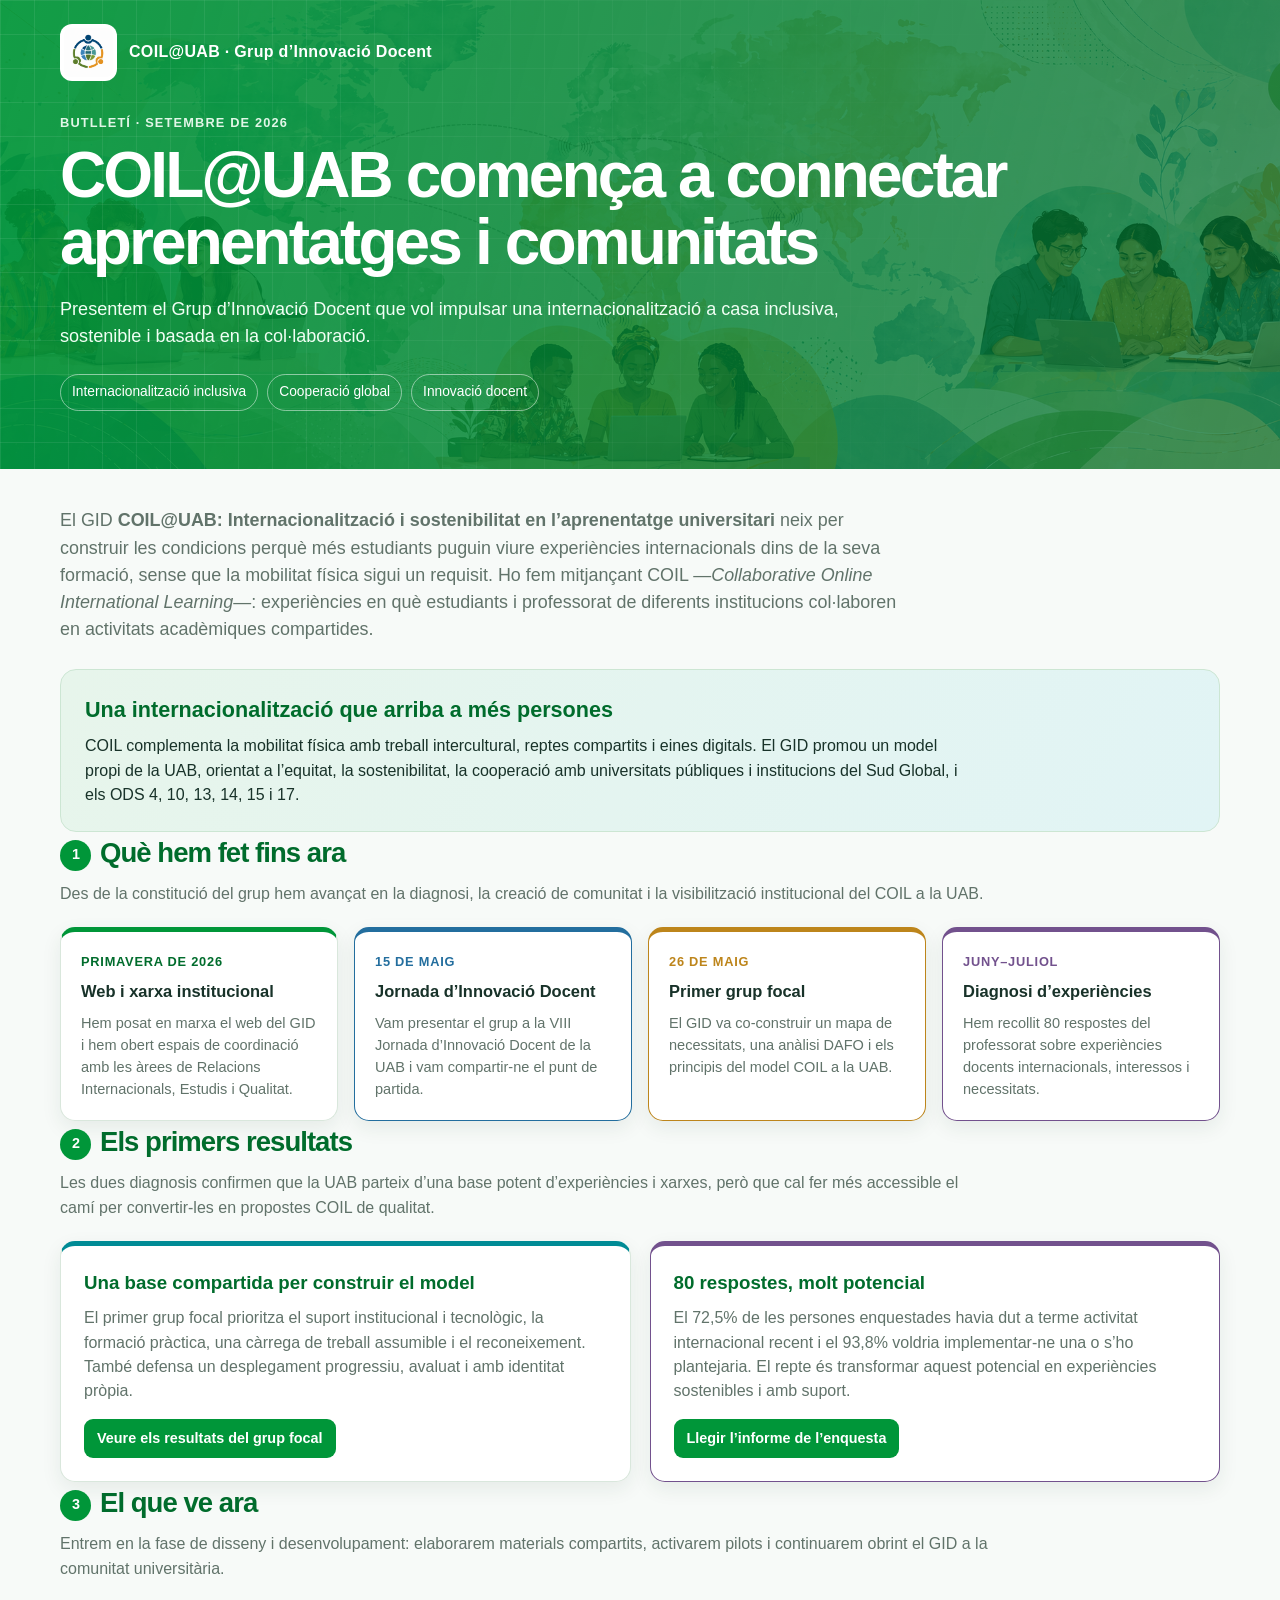
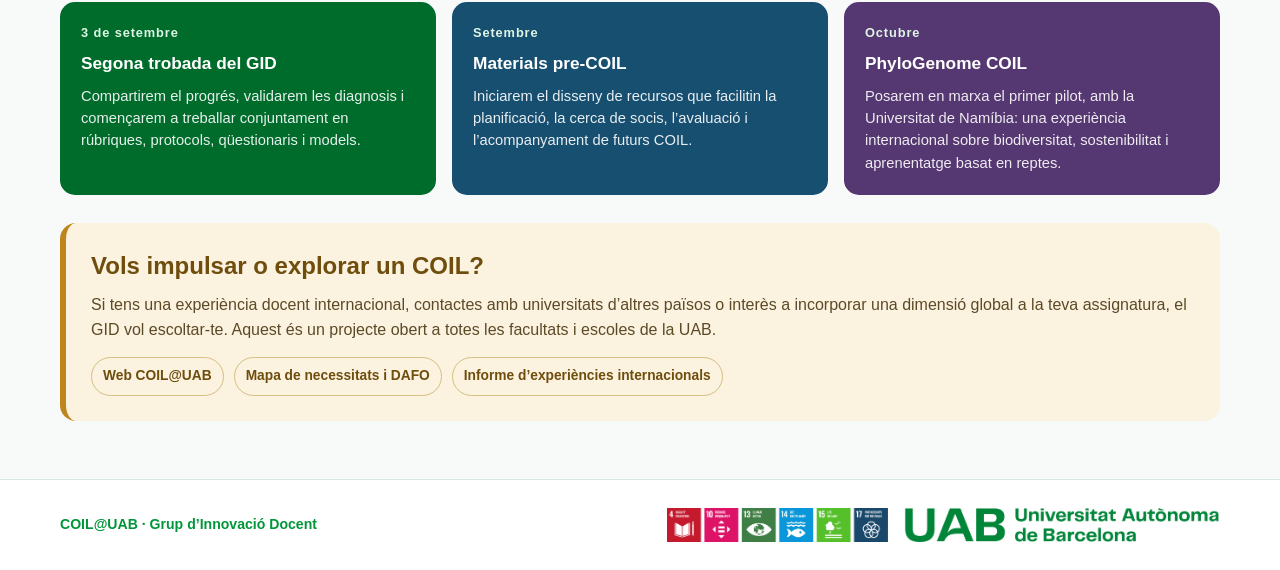
==== butlleti-setembre-2026.html @ a00c868b "Add first COIL UAB newsletter" ====
<!doctype html>
<html lang="ca"><head><meta charset="utf-8"><meta name="viewport" content="width=device-width,initial-scale=1"><title>COIL@UAB | Butlletí · setembre de 2026</title><link rel="stylesheet" href="site.css"><style>
.newsletter{padding-bottom:58px}.intro{max-width:850px;margin:38px 0 0;font-size:1.12rem;color:var(--muted)}.highlight{margin-top:25px;padding:24px;border-radius:16px;background:linear-gradient(115deg,var(--uab-soft),var(--teal-soft));border:1px solid #cce6d3}.highlight h2{margin:0 0 8px;color:var(--uab-dark);font-size:1.35rem}.highlight p{margin:0;max-width:890px}.milestones{display:grid;grid-template-columns:repeat(4,1fr);gap:16px}.milestone{padding:20px;border-top:5px solid var(--uab)}.milestone:nth-child(2){border-color:var(--blue)}.milestone:nth-child(3){border-color:var(--gold)}.milestone:nth-child(4){border-color:var(--violet)}.milestone .date{display:block;margin-bottom:7px;color:var(--uab-dark);font-size:.8rem;font-weight:800;letter-spacing:.06em;text-transform:uppercase}.milestone:nth-child(2) .date{color:var(--blue)}.milestone:nth-child(3) .date{color:var(--gold)}.milestone:nth-child(4) .date{color:var(--violet)}.milestone h3{margin:0 0 8px;color:var(--ink);font-size:1.03rem}.milestone p{margin:0;color:var(--muted);font-size:.91rem}.results{display:grid;grid-template-columns:1fr 1fr;gap:19px}.result-card{padding:23px;border-top:5px solid var(--teal)}.result-card:nth-child(2){border-color:var(--violet)}.result-card h3{margin:0 0 9px;color:var(--uab-dark)}.result-card p{margin:0 0 15px;color:var(--muted)}.button{display:inline-block;padding:9px 13px;border-radius:9px;background:var(--uab);color:#fff;text-decoration:none;font-weight:800;font-size:.9rem}.button:hover{background:var(--uab-dark)}.next{display:grid;grid-template-columns:repeat(3,1fr);gap:16px}.next-card{padding:21px;background:var(--uab-dark);border-radius:15px;color:#fff}.next-card:nth-child(2){background:#174f70}.next-card:nth-child(3){background:#553771}.next-card time{display:block;margin-bottom:8px;font-size:.8rem;font-weight:800;letter-spacing:.07em;color:#dff5e5}.next-card h3{margin:0 0 8px;font-size:1.08rem}.next-card p{margin:0;color:rgba(255,255,255,.9);font-size:.92rem}.call{margin-top:28px;padding:25px;border-radius:16px;background:var(--gold-soft);border-left:6px solid var(--gold)}.call h2{margin:0 0 9px;color:#6e4d0d}.call p{margin:0 0 15px;color:#5c4a27}.links{display:flex;flex-wrap:wrap;gap:10px}.link-pill{padding:8px 11px;border:1px solid #d6bf84;border-radius:999px;color:#6e4d0d;text-decoration:none;font-weight:800;font-size:.86rem}.link-pill:hover{background:#fff7e5}@media(max-width:880px){.milestones{grid-template-columns:repeat(2,1fr)}.next{grid-template-columns:1fr}}@media(max-width:600px){.milestones,.results{grid-template-columns:1fr}}</style><script src="site-shell.js" defer></script></head>
<body><header class="site-hero"><div data-site-header></div><div class="wrap hero-content"><p class="eyebrow">Butlletí · setembre de 2026</p><h1>COIL@UAB comença a connectar aprenentatges i comunitats</h1><p class="lead">Presentem el Grup d’Innovació Docent que vol impulsar una internacionalització a casa inclusiva, sostenible i basada en la col·laboració.</p><div class="chips"><span class="chip">Internacionalització inclusiva</span><span class="chip">Cooperació global</span><span class="chip">Innovació docent</span></div></div></header>
<main class="wrap newsletter"><p class="intro">El GID <strong>COIL@UAB: Internacionalització i sostenibilitat en l’aprenentatge universitari</strong> neix per construir les condicions perquè més estudiants puguin viure experiències internacionals dins de la seva formació, sense que la mobilitat física sigui un requisit. Ho fem mitjançant COIL —<em>Collaborative Online International Learning</em>—: experiències en què estudiants i professorat de diferents institucions col·laboren en activitats acadèmiques compartides.</p>
<section class="highlight"><h2>Una internacionalització que arriba a més persones</h2><p>COIL complementa la mobilitat física amb treball intercultural, reptes compartits i eines digitals. El GID promou un model propi de la UAB, orientat a l’equitat, la sostenibilitat, la cooperació amb universitats públiques i institucions del Sud Global, i els ODS 4, 10, 13, 14, 15 i 17.</p></section>
<section><h2 class="section-title"><span class="number">1</span>Què hem fet fins ara</h2><p class="section-intro">Des de la constitució del grup hem avançat en la diagnosi, la creació de comunitat i la visibilització institucional del COIL a la UAB.</p><div class="milestones"><article class="milestone card"><span class="date">Primavera de 2026</span><h3>Web i xarxa institucional</h3><p>Hem posat en marxa el web del GID i hem obert espais de coordinació amb les àrees de Relacions Internacionals, Estudis i Qualitat.</p></article><article class="milestone card"><span class="date">15 de maig</span><h3>Jornada d’Innovació Docent</h3><p>Vam presentar el grup a la VIII Jornada d’Innovació Docent de la UAB i vam compartir-ne el punt de partida.</p></article><article class="milestone card"><span class="date">26 de maig</span><h3>Primer grup focal</h3><p>El GID va co-construir un mapa de necessitats, una anàlisi DAFO i els principis del model COIL a la UAB.</p></article><article class="milestone card"><span class="date">Juny–juliol</span><h3>Diagnosi d’experiències</h3><p>Hem recollit 80 respostes del professorat sobre experiències docents internacionals, interessos i necessitats.</p></article></div></section>
<section><h2 class="section-title"><span class="number">2</span>Els primers resultats</h2><p class="section-intro">Les dues diagnosis confirmen que la UAB parteix d’una base potent d’experiències i xarxes, però que cal fer més accessible el camí per convertir-les en propostes COIL de qualitat.</p><div class="results"><article class="result-card card"><h3>Una base compartida per construir el model</h3><p>El primer grup focal prioritza el suport institucional i tecnològic, la formació pràctica, una càrrega de treball assumible i el reconeixement. També defensa un desplegament progressiu, avaluat i amb identitat pròpia.</p><a class="button" href="resultats-primera-trobada.html">Veure els resultats del grup focal</a></article><article class="result-card card"><h3>80 respostes, molt potencial</h3><p>El 72,5% de les persones enquestades havia dut a terme activitat internacional recent i el 93,8% voldria implementar-ne una o s’ho plantejaria. El repte és transformar aquest potencial en experiències sostenibles i amb suport.</p><a class="button" href="informe-enquesta.html">Llegir l’informe de l’enquesta</a></article></div></section>
<section><h2 class="section-title"><span class="number">3</span>El que ve ara</h2><p class="section-intro">Entrem en la fase de disseny i desenvolupament: elaborarem materials compartits, activarem pilots i continuarem obrint el GID a la comunitat universitària.</p><div class="next"><article class="next-card"><time>3 de setembre</time><h3>Segona trobada del GID</h3><p>Compartirem el progrés, validarem les diagnosis i començarem a treballar conjuntament en rúbriques, protocols, qüestionaris i models.</p></article><article class="next-card"><time>Setembre</time><h3>Materials pre-COIL</h3><p>Iniciarem el disseny de recursos que facilitin la planificació, la cerca de socis, l’avaluació i l’acompanyament de futurs COIL.</p></article><article class="next-card"><time>Octubre</time><h3>PhyloGenome COIL</h3><p>Posarem en marxa el primer pilot, amb la Universitat de Namíbia: una experiència internacional sobre biodiversitat, sostenibilitat i aprenentatge basat en reptes.</p></article></div></section>
<section class="call"><h2>Vols impulsar o explorar un COIL?</h2><p>Si tens una experiència docent internacional, contactes amb universitats d’altres països o interès a incorporar una dimensió global a la teva assignatura, el GID vol escoltar-te. Aquest és un projecte obert a totes les facultats i escoles de la UAB.</p><div class="links"><a class="link-pill" href="https://webs.uab.cat/coil/">Web COIL@UAB</a><a class="link-pill" href="resultats-primera-trobada.html">Mapa de necessitats i DAFO</a><a class="link-pill" href="informe-enquesta.html">Informe d’experiències internacionals</a></div></section></main><footer class="site-footer" data-site-footer></footer></body></html>
---- site.css ----
:root{--uab:#009639;--uab-dark:#006c2c;--uab-soft:#e7f5eb;--teal:#008b95;--teal-soft:#e1f4f5;--blue:#236e9e;--blue-soft:#e6f0f7;--gold:#bd851b;--gold-soft:#fbf2df;--violet:#72518d;--violet-soft:#f0ebf5;--coral:#b86457;--coral-soft:#f8eae7;--ink:#183229;--muted:#61736a;--paper:#f7faf8;--line:#d9e7dc;--shadow:0 7px 20px rgba(20,65,38,.08)}
*{box-sizing:border-box}html{scroll-behavior:smooth}body{margin:0;color:var(--ink);background:var(--paper);font-family:Telegraf,"Telegraf Bold",Arial,sans-serif;line-height:1.52}.wrap{width:min(1160px,calc(100% - 40px));margin:auto}.site-hero{color:#fff;background:linear-gradient(105deg,rgba(0,150,57,.93),rgba(0,108,44,.72)),url("COIL-UAB-Banner.png") center/cover;position:relative;overflow:hidden}.site-hero:after{content:"";position:absolute;inset:0;background-image:linear-gradient(rgba(255,255,255,.18) 1px,transparent 1px),linear-gradient(90deg,rgba(255,255,255,.18) 1px,transparent 1px);background-size:34px 34px;mask-image:linear-gradient(90deg,#000,transparent 82%);opacity:.45;pointer-events:none}.site-brand{position:relative;z-index:1;display:flex;align-items:center;gap:12px;padding:24px 0 0;color:#fff;text-decoration:none;font-weight:800;letter-spacing:.02em}.site-brand img{width:57px;height:57px;object-fit:contain;background:#fff;border-radius:12px;padding:4px}.hero-content{position:relative;z-index:1;padding:32px 0 58px}.eyebrow{margin:0 0 10px;color:#e1f6e7;font-size:.8rem;font-weight:800;text-transform:uppercase;letter-spacing:.09em}.hero-content h1{max-width:1020px;margin:0;font-size:clamp(2.1rem,5vw,4.25rem);line-height:1.04;letter-spacing:-.045em}.lead{max-width:865px;margin:20px 0 0;color:#f0fff4;font-size:1.13rem}.chips{display:flex;flex-wrap:wrap;gap:9px;margin-top:24px}.chip{padding:7px 11px;border:1px solid rgba(255,255,255,.48);border-radius:999px;font-size:.86rem}.page-main{padding:38px 0 58px}.page-main section{margin-top:43px}.section-title{margin:0 0 8px;color:var(--uab-dark);font-size:1.72rem;letter-spacing:-.035em}.number{display:inline-grid;place-items:center;width:31px;height:31px;margin-right:9px;border-radius:50%;background:var(--uab);color:#fff;font-size:.9rem;vertical-align:3px}.section-intro{max-width:930px;margin:0 0 21px;color:var(--muted)}.panel,.card,.kpi{background:#fff;border:1px solid var(--line);border-radius:15px;box-shadow:var(--shadow)}.panel{padding:21px}.panel h3{margin:0 0 6px;color:var(--uab-dark);font-size:1.08rem}.panel>p{margin:0 0 16px;color:var(--muted);font-size:.93rem}.two{display:grid;grid-template-columns:1fr 1fr;gap:19px}.bars{display:grid;gap:11px}.bar-row{display:grid;grid-template-columns:minmax(160px,1.35fr) minmax(85px,2fr) 70px;gap:10px;align-items:center;font-size:.86rem}.bar-track{height:14px;border-radius:999px;overflow:hidden;background:#e7eee9}.bar-fill{display:block;height:100%;min-width:3px;border-radius:inherit;background:linear-gradient(90deg,var(--uab),#64be79)}.bar-fill.teal{background:linear-gradient(90deg,var(--teal),#65b8c0)}.bar-fill.blue{background:linear-gradient(90deg,var(--blue),#78a9cc)}.bar-fill.gold{background:linear-gradient(90deg,var(--gold),#e1ba65)}.bar-fill.violet{background:linear-gradient(90deg,var(--violet),#ad92c2)}.bar-fill.coral{background:linear-gradient(90deg,var(--coral),#db9a90)}.bar-value{text-align:right;color:var(--uab-dark);font-weight:800;white-space:nowrap}.pie-layout{display:grid;grid-template-columns:160px 1fr;gap:20px;align-items:center}.pie{width:156px;aspect-ratio:1;border-radius:50%;position:relative;box-shadow:inset 0 0 0 1px rgba(0,0,0,.04)}.pie:after{content:"";position:absolute;inset:31%;border-radius:50%;background:#fff}.legend{display:grid;gap:8px;font-size:.9rem}.legend span{display:flex;gap:8px;align-items:center}.dot{width:11px;height:11px;border-radius:50%;flex:0 0 11px}.site-footer{padding:28px 0;background:#fff;border-top:1px solid var(--line)}.footer-grid{display:grid;grid-template-columns:1fr auto;gap:22px;align-items:center;color:var(--muted);font-size:.88rem}.footer-grid a{color:var(--uab);font-weight:800;text-decoration:none}.footer-grid a:hover{text-decoration:underline}.footer-logos{display:flex;align-items:center;gap:16px}.ods,.uab{width:auto;height:34px;max-width:100%;display:block}@media(max-width:860px){.two{grid-template-columns:1fr}.bar-row{grid-template-columns:minmax(140px,1.35fr) minmax(80px,2fr) 66px}}@media(max-width:590px){.wrap{width:min(100% - 28px,1160px)}.site-brand{font-size:.9rem}.site-brand img{width:49px;height:49px}.hero-content{padding-bottom:45px}.footer-grid{grid-template-columns:1fr}.ods,.uab{height:28px}.pie-layout{grid-template-columns:130px 1fr;gap:13px}.pie{width:130px}.bar-row{grid-template-columns:minmax(110px,1.2fr) minmax(56px,1fr) 54px;font-size:.78rem}}
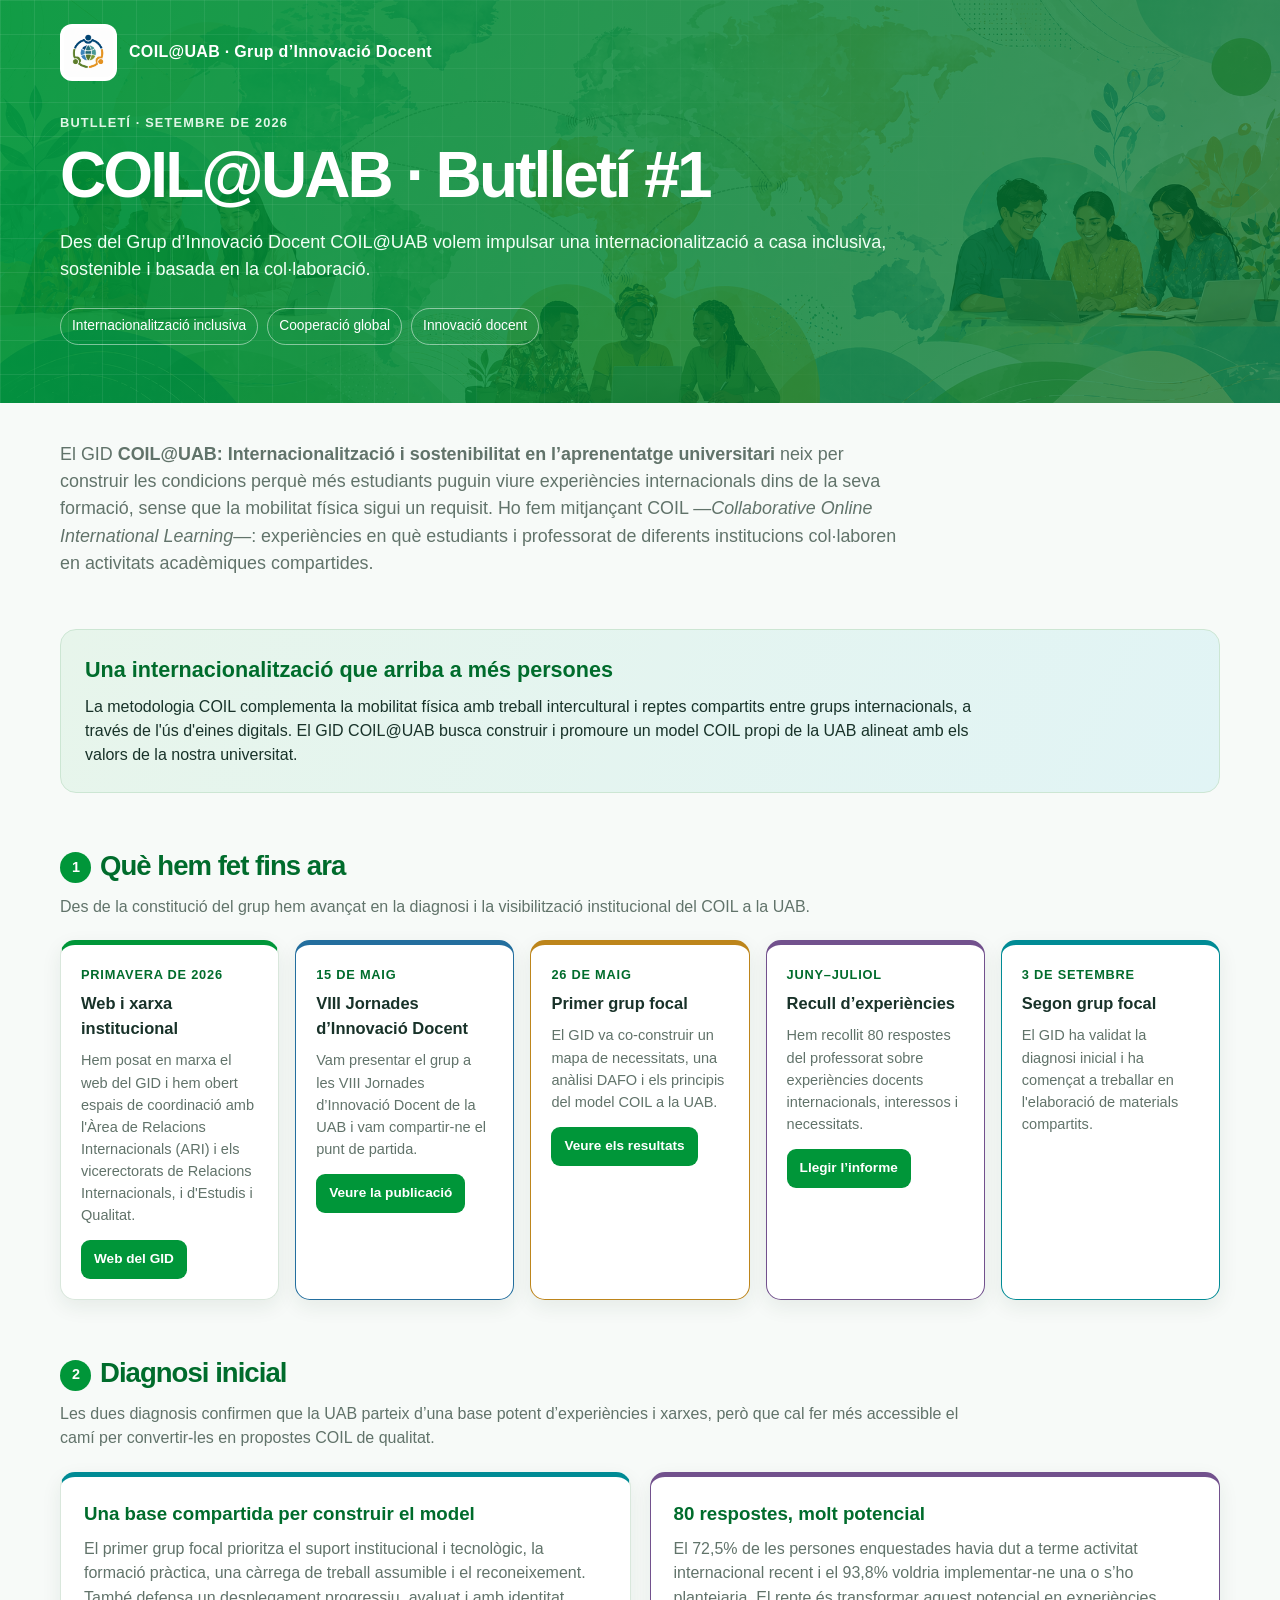
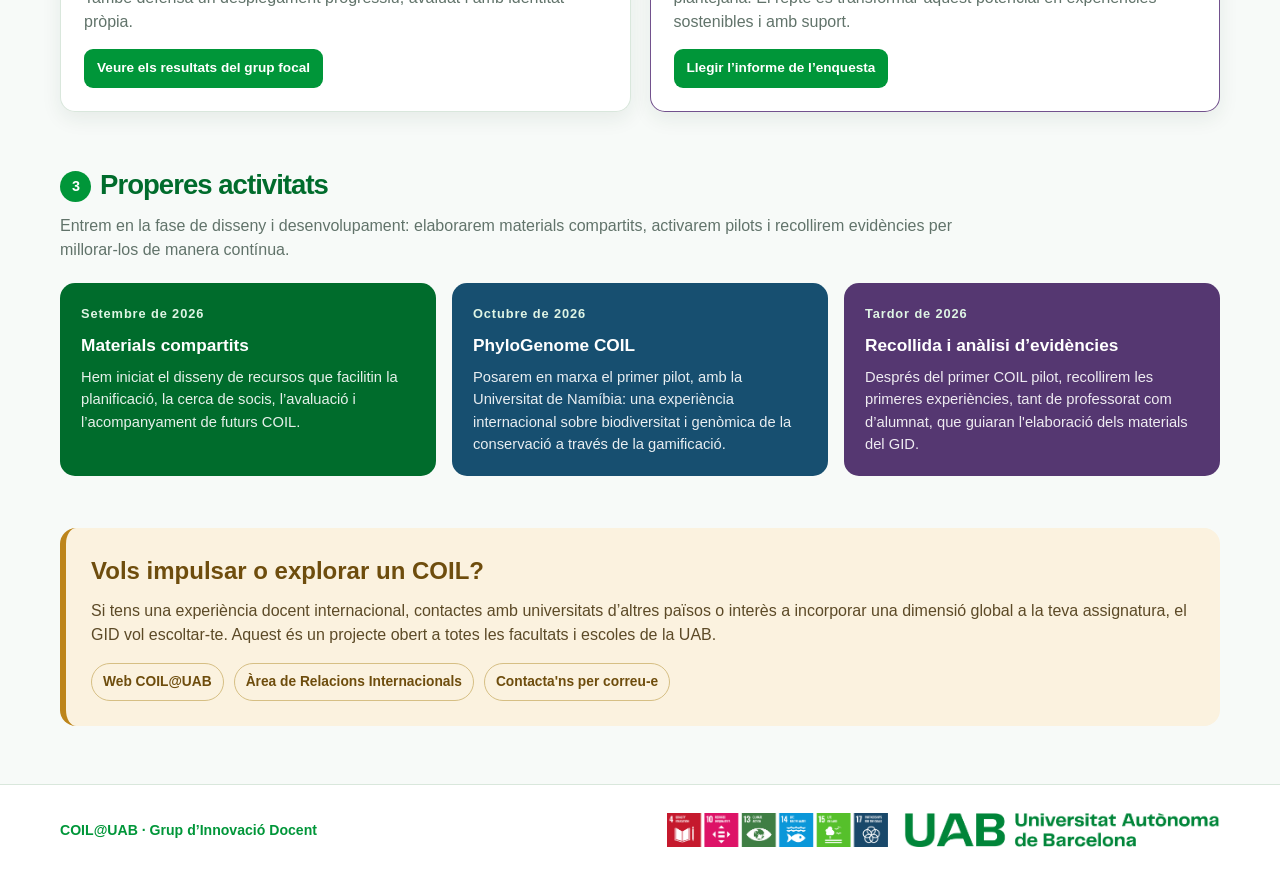
==== commit 80399c1d: "Add first COIL UAB newsletter" ====
--- a/butlleti-setembre-2026.html
+++ b/butlleti-setembre-2026.html
@@ -1,10 +1,8 @@
-<!doctype html>
-<html lang="ca"><head><meta charset="utf-8"><meta name="viewport" content="width=device-width,initial-scale=1"><title>COIL@UAB | Butlletí · setembre de 2026</title><link rel="stylesheet" href="site.css"><style>
-.newsletter{padding-bottom:58px}.intro{max-width:850px;margin:38px 0 0;font-size:1.12rem;color:var(--muted)}.highlight{margin-top:25px;padding:24px;border-radius:16px;background:linear-gradient(115deg,var(--uab-soft),var(--teal-soft));border:1px solid #cce6d3}.highlight h2{margin:0 0 8px;color:var(--uab-dark);font-size:1.35rem}.highlight p{margin:0;max-width:890px}.milestones{display:grid;grid-template-columns:repeat(4,1fr);gap:16px}.milestone{padding:20px;border-top:5px solid var(--uab)}.milestone:nth-child(2){border-color:var(--blue)}.milestone:nth-child(3){border-color:var(--gold)}.milestone:nth-child(4){border-color:var(--violet)}.milestone .date{display:block;margin-bottom:7px;color:var(--uab-dark);font-size:.8rem;font-weight:800;letter-spacing:.06em;text-transform:uppercase}.milestone:nth-child(2) .date{color:var(--blue)}.milestone:nth-child(3) .date{color:var(--gold)}.milestone:nth-child(4) .date{color:var(--violet)}.milestone h3{margin:0 0 8px;color:var(--ink);font-size:1.03rem}.milestone p{margin:0;color:var(--muted);font-size:.91rem}.results{display:grid;grid-template-columns:1fr 1fr;gap:19px}.result-card{padding:23px;border-top:5px solid var(--teal)}.result-card:nth-child(2){border-color:var(--violet)}.result-card h3{margin:0 0 9px;color:var(--uab-dark)}.result-card p{margin:0 0 15px;color:var(--muted)}.button{display:inline-block;padding:9px 13px;border-radius:9px;background:var(--uab);color:#fff;text-decoration:none;font-weight:800;font-size:.9rem}.button:hover{background:var(--uab-dark)}.next{display:grid;grid-template-columns:repeat(3,1fr);gap:16px}.next-card{padding:21px;background:var(--uab-dark);border-radius:15px;color:#fff}.next-card:nth-child(2){background:#174f70}.next-card:nth-child(3){background:#553771}.next-card time{display:block;margin-bottom:8px;font-size:.8rem;font-weight:800;letter-spacing:.07em;color:#dff5e5}.next-card h3{margin:0 0 8px;font-size:1.08rem}.next-card p{margin:0;color:rgba(255,255,255,.9);font-size:.92rem}.call{margin-top:28px;padding:25px;border-radius:16px;background:var(--gold-soft);border-left:6px solid var(--gold)}.call h2{margin:0 0 9px;color:#6e4d0d}.call p{margin:0 0 15px;color:#5c4a27}.links{display:flex;flex-wrap:wrap;gap:10px}.link-pill{padding:8px 11px;border:1px solid #d6bf84;border-radius:999px;color:#6e4d0d;text-decoration:none;font-weight:800;font-size:.86rem}.link-pill:hover{background:#fff7e5}@media(max-width:880px){.milestones{grid-template-columns:repeat(2,1fr)}.next{grid-template-columns:1fr}}@media(max-width:600px){.milestones,.results{grid-template-columns:1fr}}</style><script src="site-shell.js" defer></script></head>
-<body><header class="site-hero"><div data-site-header></div><div class="wrap hero-content"><p class="eyebrow">Butlletí · setembre de 2026</p><h1>COIL@UAB comença a connectar aprenentatges i comunitats</h1><p class="lead">Presentem el Grup d’Innovació Docent que vol impulsar una internacionalització a casa inclusiva, sostenible i basada en la col·laboració.</p><div class="chips"><span class="chip">Internacionalització inclusiva</span><span class="chip">Cooperació global</span><span class="chip">Innovació docent</span></div></div></header>
-<main class="wrap newsletter"><p class="intro">El GID <strong>COIL@UAB: Internacionalització i sostenibilitat en l’aprenentatge universitari</strong> neix per construir les condicions perquè més estudiants puguin viure experiències internacionals dins de la seva formació, sense que la mobilitat física sigui un requisit. Ho fem mitjançant COIL —<em>Collaborative Online International Learning</em>—: experiències en què estudiants i professorat de diferents institucions col·laboren en activitats acadèmiques compartides.</p>
-<section class="highlight"><h2>Una internacionalització que arriba a més persones</h2><p>COIL complementa la mobilitat física amb treball intercultural, reptes compartits i eines digitals. El GID promou un model propi de la UAB, orientat a l’equitat, la sostenibilitat, la cooperació amb universitats públiques i institucions del Sud Global, i els ODS 4, 10, 13, 14, 15 i 17.</p></section>
-<section><h2 class="section-title"><span class="number">1</span>Què hem fet fins ara</h2><p class="section-intro">Des de la constitució del grup hem avançat en la diagnosi, la creació de comunitat i la visibilització institucional del COIL a la UAB.</p><div class="milestones"><article class="milestone card"><span class="date">Primavera de 2026</span><h3>Web i xarxa institucional</h3><p>Hem posat en marxa el web del GID i hem obert espais de coordinació amb les àrees de Relacions Internacionals, Estudis i Qualitat.</p></article><article class="milestone card"><span class="date">15 de maig</span><h3>Jornada d’Innovació Docent</h3><p>Vam presentar el grup a la VIII Jornada d’Innovació Docent de la UAB i vam compartir-ne el punt de partida.</p></article><article class="milestone card"><span class="date">26 de maig</span><h3>Primer grup focal</h3><p>El GID va co-construir un mapa de necessitats, una anàlisi DAFO i els principis del model COIL a la UAB.</p></article><article class="milestone card"><span class="date">Juny–juliol</span><h3>Diagnosi d’experiències</h3><p>Hem recollit 80 respostes del professorat sobre experiències docents internacionals, interessos i necessitats.</p></article></div></section>
-<section><h2 class="section-title"><span class="number">2</span>Els primers resultats</h2><p class="section-intro">Les dues diagnosis confirmen que la UAB parteix d’una base potent d’experiències i xarxes, però que cal fer més accessible el camí per convertir-les en propostes COIL de qualitat.</p><div class="results"><article class="result-card card"><h3>Una base compartida per construir el model</h3><p>El primer grup focal prioritza el suport institucional i tecnològic, la formació pràctica, una càrrega de treball assumible i el reconeixement. També defensa un desplegament progressiu, avaluat i amb identitat pròpia.</p><a class="button" href="resultats-primera-trobada.html">Veure els resultats del grup focal</a></article><article class="result-card card"><h3>80 respostes, molt potencial</h3><p>El 72,5% de les persones enquestades havia dut a terme activitat internacional recent i el 93,8% voldria implementar-ne una o s’ho plantejaria. El repte és transformar aquest potencial en experiències sostenibles i amb suport.</p><a class="button" href="informe-enquesta.html">Llegir l’informe de l’enquesta</a></article></div></section>
-<section><h2 class="section-title"><span class="number">3</span>El que ve ara</h2><p class="section-intro">Entrem en la fase de disseny i desenvolupament: elaborarem materials compartits, activarem pilots i continuarem obrint el GID a la comunitat universitària.</p><div class="next"><article class="next-card"><time>3 de setembre</time><h3>Segona trobada del GID</h3><p>Compartirem el progrés, validarem les diagnosis i començarem a treballar conjuntament en rúbriques, protocols, qüestionaris i models.</p></article><article class="next-card"><time>Setembre</time><h3>Materials pre-COIL</h3><p>Iniciarem el disseny de recursos que facilitin la planificació, la cerca de socis, l’avaluació i l’acompanyament de futurs COIL.</p></article><article class="next-card"><time>Octubre</time><h3>PhyloGenome COIL</h3><p>Posarem en marxa el primer pilot, amb la Universitat de Namíbia: una experiència internacional sobre biodiversitat, sostenibilitat i aprenentatge basat en reptes.</p></article></div></section>
-<section class="call"><h2>Vols impulsar o explorar un COIL?</h2><p>Si tens una experiència docent internacional, contactes amb universitats d’altres països o interès a incorporar una dimensió global a la teva assignatura, el GID vol escoltar-te. Aquest és un projecte obert a totes les facultats i escoles de la UAB.</p><div class="links"><a class="link-pill" href="https://webs.uab.cat/coil/">Web COIL@UAB</a><a class="link-pill" href="resultats-primera-trobada.html">Mapa de necessitats i DAFO</a><a class="link-pill" href="informe-enquesta.html">Informe d’experiències internacionals</a></div></section></main><footer class="site-footer" data-site-footer></footer></body></html>
+<!doctype html><html lang="ca"><head><meta charset="utf-8"><meta name="viewport" content="width=device-width,initial-scale=1"><title>COIL@UAB · Butlletí #1</title><link rel="stylesheet" href="site.css"><style>
+.newsletter{padding-bottom:58px}.newsletter>section{margin-top:52px}.intro{max-width:850px;margin:38px 0 0;font-size:1.12rem;color:var(--muted)}.highlight{margin-top:25px;padding:24px;border-radius:16px;background:linear-gradient(115deg,var(--uab-soft),var(--teal-soft));border:1px solid #cce6d3}.highlight h2{margin:0 0 8px;color:var(--uab-dark);font-size:1.35rem}.highlight p{margin:0;max-width:890px}.milestones{display:grid;grid-template-columns:repeat(5,1fr);gap:16px}.milestone{padding:20px;border-top:5px solid var(--uab)}.milestone:nth-child(2){border-color:var(--blue)}.milestone:nth-child(3){border-color:var(--gold)}.milestone:nth-child(4){border-color:var(--violet)}.milestone:nth-child(5){border-color:var(--teal)}.date{display:block;margin-bottom:7px;color:var(--uab-dark);font-size:.8rem;font-weight:800;letter-spacing:.06em;text-transform:uppercase}.milestone h3{margin:0 0 8px;color:var(--ink);font-size:1.03rem}.milestone p{margin:0 0 14px;color:var(--muted);font-size:.91rem}.button{display:inline-block;padding:9px 13px;border-radius:9px;background:var(--uab);color:#fff;text-decoration:none;font-weight:800;font-size:.85rem}.button:hover{background:var(--uab-dark)}.results{display:grid;grid-template-columns:1fr 1fr;gap:19px}.result-card{padding:23px;border-top:5px solid var(--teal)}.result-card:nth-child(2){border-color:var(--violet)}.result-card h3{margin:0 0 9px;color:var(--uab-dark)}.result-card p{margin:0 0 15px;color:var(--muted)}.next{display:grid;grid-template-columns:repeat(3,1fr);gap:16px}.next-card{padding:21px;background:var(--uab-dark);border-radius:15px;color:#fff}.next-card:nth-child(2){background:#174f70}.next-card:nth-child(3){background:#553771}.next-card time{display:block;margin-bottom:8px;font-size:.8rem;font-weight:800;letter-spacing:.07em;color:#dff5e5}.next-card h3{margin:0 0 8px;font-size:1.08rem}.next-card p{margin:0;color:rgba(255,255,255,.9);font-size:.92rem}.call{padding:25px;border-radius:16px;background:var(--gold-soft);border-left:6px solid var(--gold)}.call h2{margin:0 0 9px;color:#6e4d0d}.call p{margin:0 0 15px;color:#5c4a27}.links{display:flex;flex-wrap:wrap;gap:10px}.link-pill{padding:8px 11px;border:1px solid #d6bf84;border-radius:999px;color:#6e4d0d;text-decoration:none;font-weight:800;font-size:.86rem}.link-pill:hover{background:#fff7e5}@media(max-width:1000px){.milestones{grid-template-columns:repeat(3,1fr)}}@media(max-width:700px){.milestones,.results,.next{grid-template-columns:1fr}}</style><script src="site-shell.js" defer></script></head>
+<body><header class="site-hero"><div data-site-header></div><div class="wrap hero-content"><p class="eyebrow">Butlletí · setembre de 2026</p><h1>COIL@UAB · Butlletí #1</h1><p class="lead">Des del Grup d’Innovació Docent COIL@UAB volem impulsar una internacionalització a casa inclusiva, sostenible i basada en la col·laboració.</p><div class="chips"><span class="chip">Internacionalització inclusiva</span><span class="chip">Cooperació global</span><span class="chip">Innovació docent</span></div></div></header><main class="wrap newsletter"><p class="intro">El GID <strong>COIL@UAB: Internacionalització i sostenibilitat en l’aprenentatge universitari</strong> neix per construir les condicions perquè més estudiants puguin viure experiències internacionals dins de la seva formació, sense que la mobilitat física sigui un requisit. Ho fem mitjançant COIL —<em>Collaborative Online International Learning</em>—: experiències en què estudiants i professorat de diferents institucions col·laboren en activitats acadèmiques compartides.</p>
+<section class="highlight"><h2>Una internacionalització que arriba a més persones</h2><p>La metodologia COIL complementa la mobilitat física amb treball intercultural i reptes compartits entre grups internacionals, a través de l'ús d'eines digitals. El GID COIL@UAB busca construir i promoure un model COIL propi de la UAB alineat amb els valors de la nostra universitat.</p></section>
+<section><h2 class="section-title"><span class="number">1</span>Què hem fet fins ara</h2><p class="section-intro">Des de la constitució del grup hem avançat en la diagnosi i la visibilització institucional del COIL a la UAB.</p><div class="milestones"><article class="milestone card"><span class="date">Primavera de 2026</span><h3>Web i xarxa institucional</h3><p>Hem posat en marxa el web del GID i hem obert espais de coordinació amb l'Àrea de Relacions Internacionals (ARI) i els vicerectorats de Relacions Internacionals, i d'Estudis i Qualitat.</p><a class="button" href="https://webs.uab.cat/coil/">Web del GID</a></article><article class="milestone card"><span class="date">15 de maig</span><h3>VIII Jornades d’Innovació Docent</h3><p>Vam presentar el grup a les VIII Jornades d’Innovació Docent de la UAB i vam compartir-ne el punt de partida.</p><a class="button" href="https://monografies.uab.cat/monografies/catalog/view/innovacio-docent/338/630">Veure la publicació</a></article><article class="milestone card"><span class="date">26 de maig</span><h3>Primer grup focal</h3><p>El GID va co-construir un mapa de necessitats, una anàlisi DAFO i els principis del model COIL a la UAB.</p><a class="button" href="https://soniacasillas.github.io/COIL-UAB/resultats-primera-trobada.html">Veure els resultats</a></article><article class="milestone card"><span class="date">Juny–juliol</span><h3>Recull d’experiències</h3><p>Hem recollit 80 respostes del professorat sobre experiències docents internacionals, interessos i necessitats.</p><a class="button" href="https://soniacasillas.github.io/COIL-UAB/informe-enquesta.html">Llegir l’informe</a></article><article class="milestone card"><span class="date">3 de setembre</span><h3>Segon grup focal</h3><p>El GID ha validat la diagnosi inicial i ha començat a treballar en l'elaboració de materials compartits.</p></article></div></section>
+<section><h2 class="section-title"><span class="number">2</span>Diagnosi inicial</h2><p class="section-intro">Les dues diagnosis confirmen que la UAB parteix d’una base potent d’experiències i xarxes, però que cal fer més accessible el camí per convertir-les en propostes COIL de qualitat.</p><div class="results"><article class="result-card card"><h3>Una base compartida per construir el model</h3><p>El primer grup focal prioritza el suport institucional i tecnològic, la formació pràctica, una càrrega de treball assumible i el reconeixement. També defensa un desplegament progressiu, avaluat i amb identitat pròpia.</p><a class="button" href="resultats-primera-trobada.html">Veure els resultats del grup focal</a></article><article class="result-card card"><h3>80 respostes, molt potencial</h3><p>El 72,5% de les persones enquestades havia dut a terme activitat internacional recent i el 93,8% voldria implementar-ne una o s’ho plantejaria. El repte és transformar aquest potencial en experiències sostenibles i amb suport.</p><a class="button" href="informe-enquesta.html">Llegir l’informe de l’enquesta</a></article></div></section>
+<section><h2 class="section-title"><span class="number">3</span>Properes activitats</h2><p class="section-intro">Entrem en la fase de disseny i desenvolupament: elaborarem materials compartits, activarem pilots i recollirem evidències per millorar-los de manera contínua.</p><div class="next"><article class="next-card"><time>Setembre de 2026</time><h3>Materials compartits</h3><p>Hem iniciat el disseny de recursos que facilitin la planificació, la cerca de socis, l’avaluació i l’acompanyament de futurs COIL.</p></article><article class="next-card"><time>Octubre de 2026</time><h3>PhyloGenome COIL</h3><p>Posarem en marxa el primer pilot, amb la Universitat de Namíbia: una experiència internacional sobre biodiversitat i genòmica de la conservació a través de la gamificació.</p></article><article class="next-card"><time>Tardor de 2026</time><h3>Recollida i anàlisi d’evidències</h3><p>Després del primer COIL pilot, recollirem les primeres experiències, tant de professorat com d’alumnat, que guiaran l'elaboració dels materials del GID.</p></article></div></section>
+<section class="call"><h2>Vols impulsar o explorar un COIL?</h2><p>Si tens una experiència docent internacional, contactes amb universitats d’altres països o interès a incorporar una dimensió global a la teva assignatura, el GID vol escoltar-te. Aquest és un projecte obert a totes les facultats i escoles de la UAB.</p><div class="links"><a class="link-pill" href="https://webs.uab.cat/coil/">Web COIL@UAB</a><a class="link-pill" href="mailto:internacional@uab.cat">Àrea de Relacions Internacionals</a><a class="link-pill" href="mailto:sonia.casillas@uab.cat">Contacta'ns per correu-e</a></div></section></main><footer class="site-footer" data-site-footer></footer></body></html>
